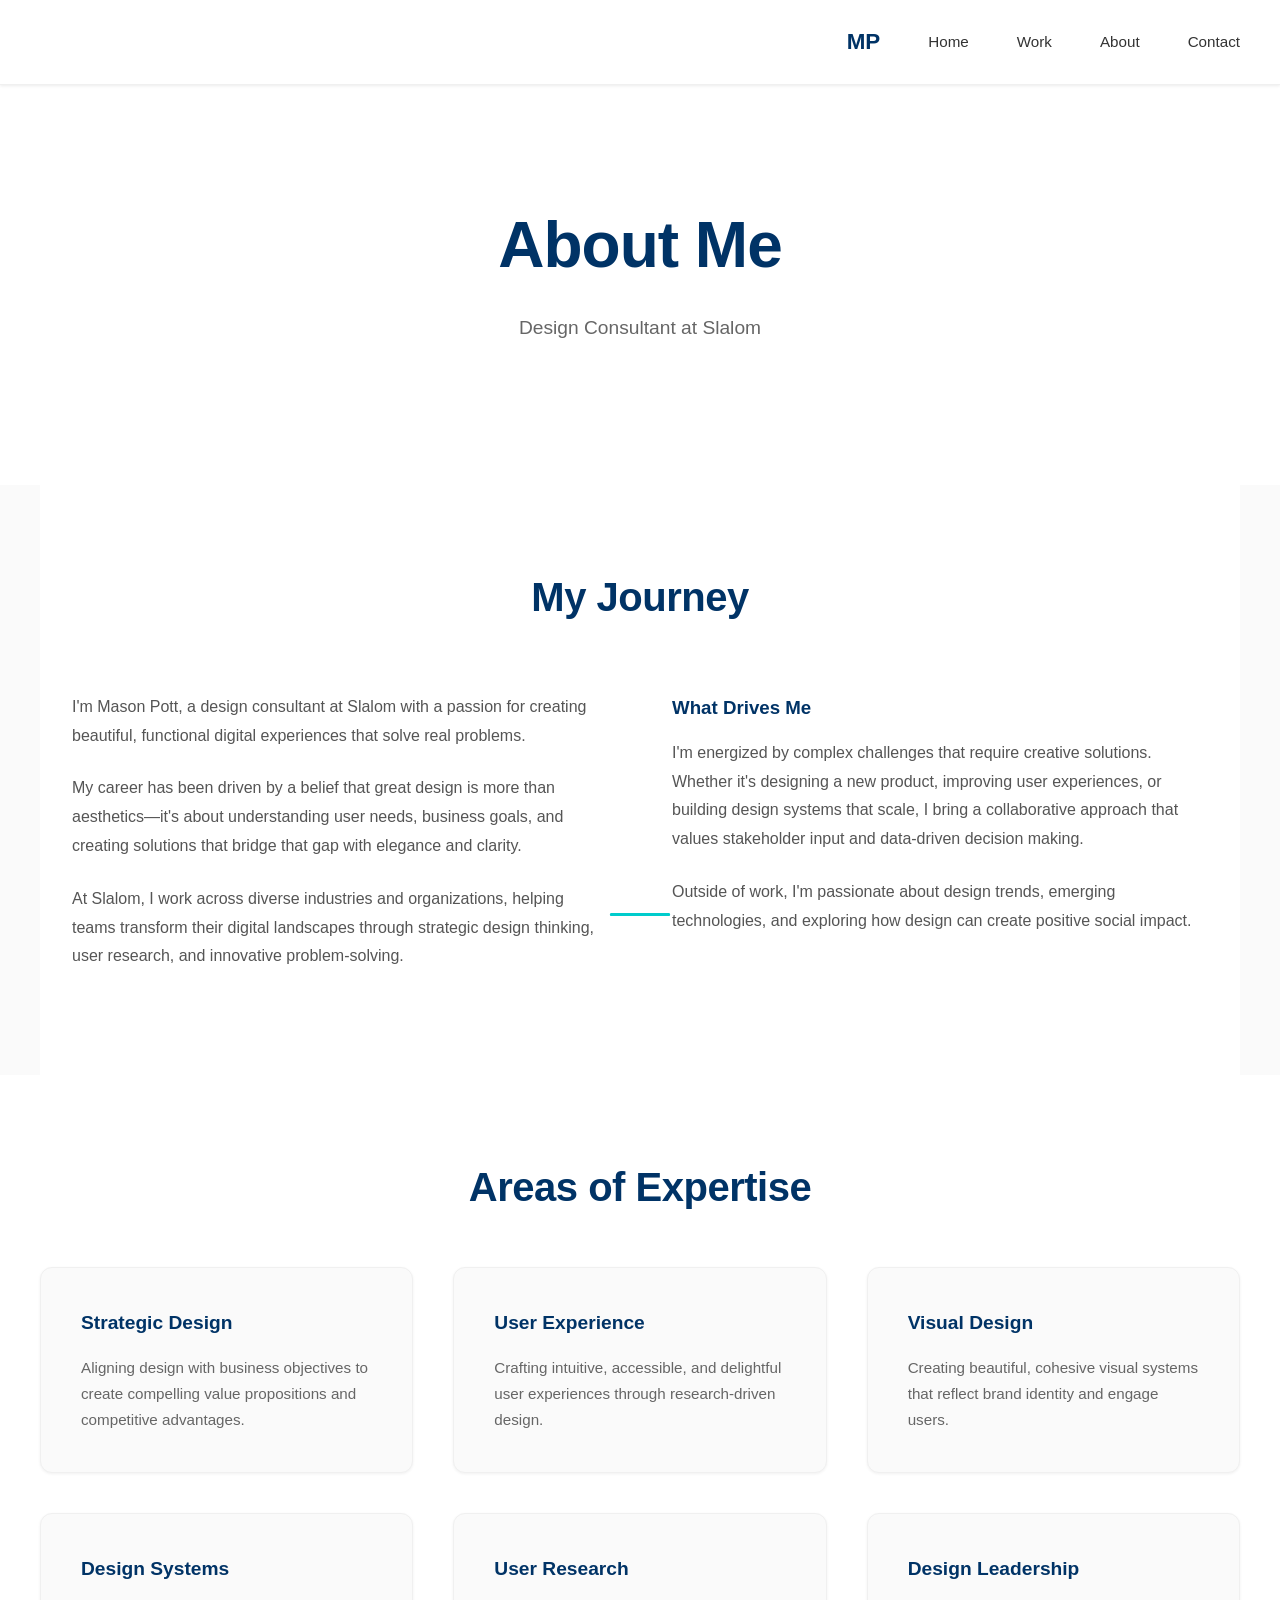
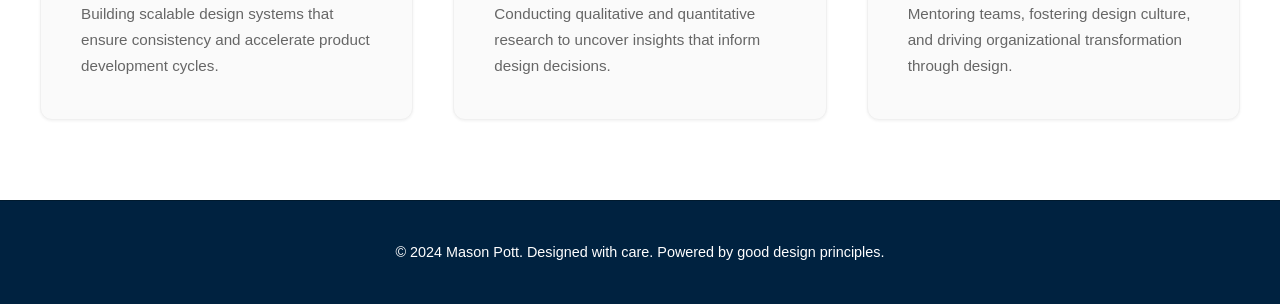
==== pages/about.html @ 9407b0eb "first commit" ====
<!DOCTYPE html>
<html lang="en">
<head>
    <meta charset="UTF-8">
    <meta name="viewport" content="width=device-width, initial-scale=1.0">
    <title>About Mason Pott | Design Consultant at Slalom</title>
    <link rel="stylesheet" href="../css/styles.css">
</head>
<body>
    <!-- Navigation -->
    <nav>
        <ul>
            <li><a href="../index.html" class="nav-brand">MP</a></li>
            <li><a href="../index.html">Home</a></li>
            <li><a href="work.html">Work</a></li>
            <li><a href="about.html">About</a></li>
            <li><a href="contact.html">Contact</a></li>
        </ul>
    </nav>

    <!-- About Hero Section -->
    <section class="hero" style="min-height: 400px; padding: 4rem 2rem;">
        <h1>About Me</h1>
        <p class="tagline">Design Consultant at Slalom</p>
    </section>

    <!-- About Content -->
    <section class="about">
        <h2 class="section-title">My Journey</h2>
        <div class="about-content">
            <div class="about-text">
                <p>
                    I'm Mason Pott, a design consultant at Slalom with a passion for creating beautiful, functional digital experiences that solve real problems.
                </p>
                <p>
                    My career has been driven by a belief that great design is more than aesthetics—it's about understanding user needs, business goals, and creating solutions that bridge that gap with elegance and clarity.
                </p>
                <p>
                    At Slalom, I work across diverse industries and organizations, helping teams transform their digital landscapes through strategic design thinking, user research, and innovative problem-solving.
                </p>
            </div>
            <div class="about-text">
                <h3 style="color: #003366; margin-bottom: 1rem;">What Drives Me</h3>
                <p>
                    I'm energized by complex challenges that require creative solutions. Whether it's designing a new product, improving user experiences, or building design systems that scale, I bring a collaborative approach that values stakeholder input and data-driven decision making.
                </p>
                <p>
                    Outside of work, I'm passionate about design trends, emerging technologies, and exploring how design can create positive social impact.
                </p>
            </div>
        </div>
    </section>

    <!-- Skills Section -->
    <section class="services">
        <div class="services-container">
            <h2 class="section-title">Areas of Expertise</h2>
            <div class="services-grid">
                <div class="service-card">
                    <h3>Strategic Design</h3>
                    <p>Aligning design with business objectives to create compelling value propositions and competitive advantages.</p>
                </div>
                <div class="service-card">
                    <h3>User Experience</h3>
                    <p>Crafting intuitive, accessible, and delightful user experiences through research-driven design.</p>
                </div>
                <div class="service-card">
                    <h3>Visual Design</h3>
                    <p>Creating beautiful, cohesive visual systems that reflect brand identity and engage users.</p>
                </div>
                <div class="service-card">
                    <h3>Design Systems</h3>
                    <p>Building scalable design systems that ensure consistency and accelerate product development cycles.</p>
                </div>
                <div class="service-card">
                    <h3>User Research</h3>
                    <p>Conducting qualitative and quantitative research to uncover insights that inform design decisions.</p>
                </div>
                <div class="service-card">
                    <h3>Design Leadership</h3>
                    <p>Mentoring teams, fostering design culture, and driving organizational transformation through design.</p>
                </div>
            </div>
        </div>
    </section>

    <!-- Footer -->
    <footer>
        <p>&copy; 2024 Mason Pott. Designed with care. Powered by good design principles.</p>
    </footer>
</body>
</html>
---- css/styles.css ----
* {
    margin: 0;
    padding: 0;
    box-sizing: border-box;
}

body {
    font-family: -apple-system, BlinkMacSystemFont, 'Segoe UI', 'Roboto', 'Oxygen', 'Ubuntu', sans-serif;
    line-height: 1.6;
    color: #333;
    background: #fafafa;
}

/* Navigation */
nav {
    background: white;
    padding: 1.5rem 2rem;
    position: sticky;
    top: 0;
    z-index: 100;
    box-shadow: 0 1px 3px rgba(0, 0, 0, 0.08);
    border-bottom: 1px solid #f0f0f0;
}

nav ul {
    max-width: 1200px;
    margin: 0 auto;
    display: flex;
    justify-content: flex-end;
    gap: 3rem;
    list-style: none;
    align-items: center;
}

nav a {
    color: #333;
    text-decoration: none;
    font-weight: 500;
    font-size: 0.95rem;
    transition: color 0.3s ease;
}

nav a:hover {
    color: #00cccc;
}

.nav-brand {
    margin-right: auto;
    font-weight: 700;
    font-size: 1.4rem;
    color: #003366;
}

/* Hero Section */
.hero {
    background: white;
    color: #003366;
    padding: 6rem 2rem;
    text-align: center;
    min-height: 500px;
    display: flex;
    flex-direction: column;
    justify-content: center;
    align-items: center;
}

.hero h1 {
    font-size: 4rem;
    margin-bottom: 1rem;
    font-weight: 700;
    letter-spacing: -1px;
}

.hero .tagline {
    font-size: 1.2rem;
    margin-bottom: 2rem;
    color: #666;
    font-weight: 400;
}

.hero .company {
    font-size: 0.95rem;
    color: #00cccc;
    display: inline-block;
    padding: 0.6rem 1.2rem;
    border: 2px solid #00cccc;
    border-radius: 50px;
    margin-bottom: 2rem;
    font-weight: 600;
    text-transform: uppercase;
    letter-spacing: 0.5px;
}

.cta-button {
    display: inline-block;
    background: #003366;
    color: white;
    padding: 1rem 2.5rem;
    border-radius: 8px;
    text-decoration: none;
    font-weight: 600;
    transition: all 0.3s ease;
    border: 2px solid #003366;
}

.cta-button:hover {
    background: white;
    color: #003366;
    transform: translateY(-2px);
    box-shadow: 0 8px 20px rgba(0, 51, 102, 0.15);
}

/* About Section */
.about {
    background: white;
    padding: 5rem 2rem;
    max-width: 1200px;
    margin: 0 auto;
}

.section-title {
    font-size: 2.5rem;
    color: #003366;
    margin-bottom: 1rem;
    text-align: center;
    font-weight: 700;
    letter-spacing: -0.5px;
}

.section-title::after {
    content: '';
    position: absolute;
    width: 60px;
    height: 3px;
    background: #00cccc;
    bottom: -1rem;
    left: 50%;
    transform: translateX(-50%);
    border-radius: 2px;
    display: block;
}

.about-content {
    display: grid;
    grid-template-columns: 1fr 1fr;
    gap: 4rem;
    align-items: start;
    margin-top: 4rem;
}

.about-text p {
    font-size: 1rem;
    color: #555;
    margin-bottom: 1.5rem;
    line-height: 1.8;
}

.about-text strong {
    color: #003366;
    font-weight: 600;
}

.skills {
    display: flex;
    flex-wrap: wrap;
    gap: 0.8rem;
    margin-top: 2rem;
}

.skill-badge {
    background: #f0f0f0;
    color: #003366;
    padding: 0.6rem 1rem;
    border-radius: 6px;
    font-size: 0.9rem;
    font-weight: 500;
    border: 1px solid #e0e0e0;
}

/* Services Section */
.services {
    background: white;
    padding: 5rem 2rem;
}

.services-container {
    max-width: 1200px;
    margin: 0 auto;
}

.services-grid {
    display: grid;
    grid-template-columns: repeat(auto-fit, minmax(300px, 1fr));
    gap: 2.5rem;
    margin-top: 3rem;
}

.service-card {
    background: #fafafa;
    padding: 2.5rem;
    border-radius: 12px;
    box-shadow: 0 1px 3px rgba(0, 0, 0, 0.06);
    transition: all 0.3s ease;
    border: 1px solid #f0f0f0;
}

.service-card:hover {
    transform: translateY(-4px);
    box-shadow: 0 8px 20px rgba(0, 51, 102, 0.1);
    border-color: #00cccc;
}

.service-card h3 {
    color: #003366;
    margin-bottom: 1rem;
    font-size: 1.2rem;
    font-weight: 600;
}

.service-card p {
    color: #666;
    line-height: 1.7;
    font-size: 0.95rem;
}

/* Contact Section */
.contact {
    background: #003366;
    color: white;
    padding: 5rem 2rem;
    text-align: center;
}

.contact-container {
    max-width: 600px;
    margin: 0 auto;
}

.contact h2 {
    font-size: 2.5rem;
    margin-bottom: 1.5rem;
    font-weight: 700;
    letter-spacing: -0.5px;
}

.contact p {
    font-size: 1.05rem;
    margin-bottom: 2rem;
    opacity: 0.9;
}

.contact-links {
    display: flex;
    justify-content: center;
    gap: 1.5rem;
    margin-top: 2rem;
    flex-wrap: wrap;
}

.contact-link {
    display: inline-block;
    background: white;
    color: #003366;
    padding: 0.8rem 1.8rem;
    border-radius: 8px;
    text-decoration: none;
    transition: all 0.3s ease;
    font-weight: 600;
    border: 2px solid white;
}

.contact-link:hover {
    background: transparent;
    color: white;
    transform: translateY(-2px);
}

/* Footer */
footer {
    background: #002240;
    color: white;
    text-align: center;
    padding: 2.5rem;
    font-size: 0.9rem;
    border-top: 1px solid #001a2e;
}

/* Responsive */
@media (max-width: 768px) {
    .hero h1 {
        font-size: 2.8rem;
    }

    .hero .tagline {
        font-size: 1rem;
    }

    .about-content {
        grid-template-columns: 1fr;
        gap: 2rem;
    }

    .section-title {
        font-size: 1.8rem;
    }

    nav ul {
        gap: 1.5rem;
    }

    .cta-button {
        padding: 0.8rem 2rem;
    }

    .hero {
        padding: 4rem 2rem;
        min-height: auto;
    }
}
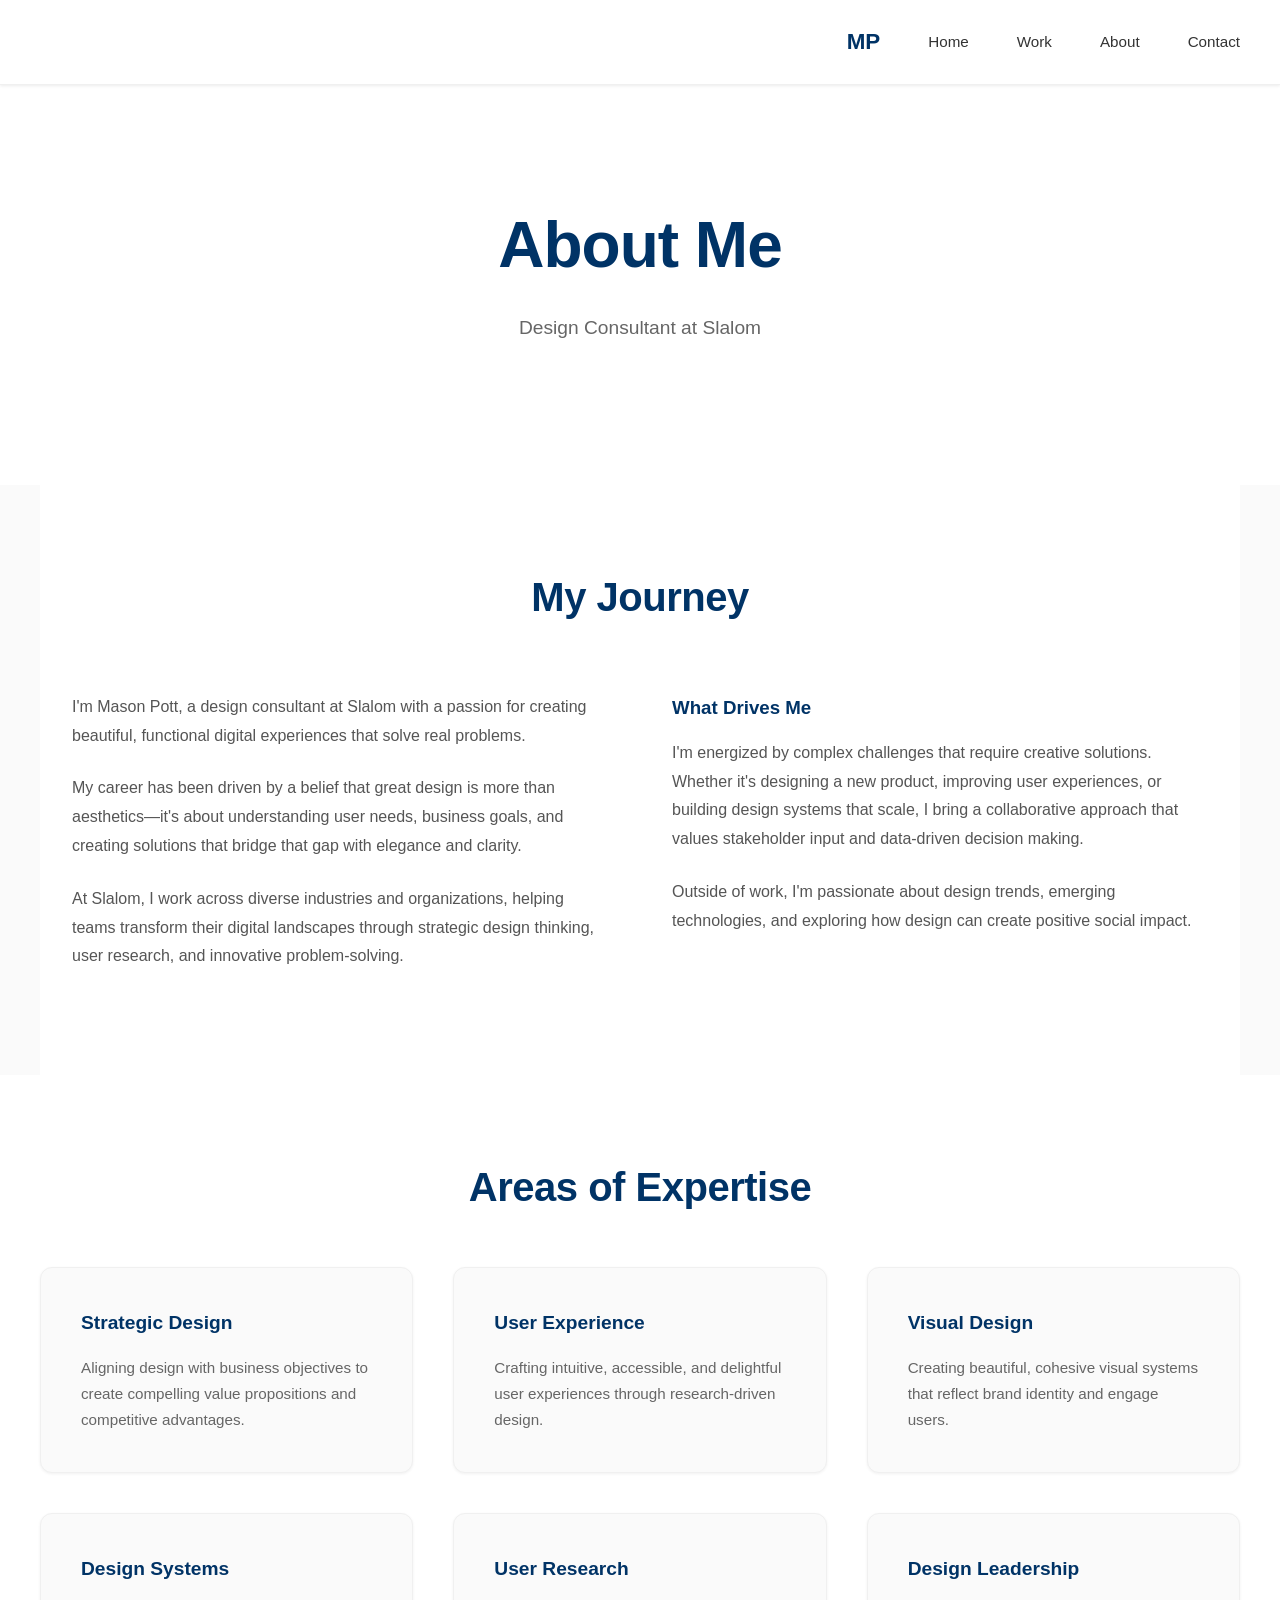
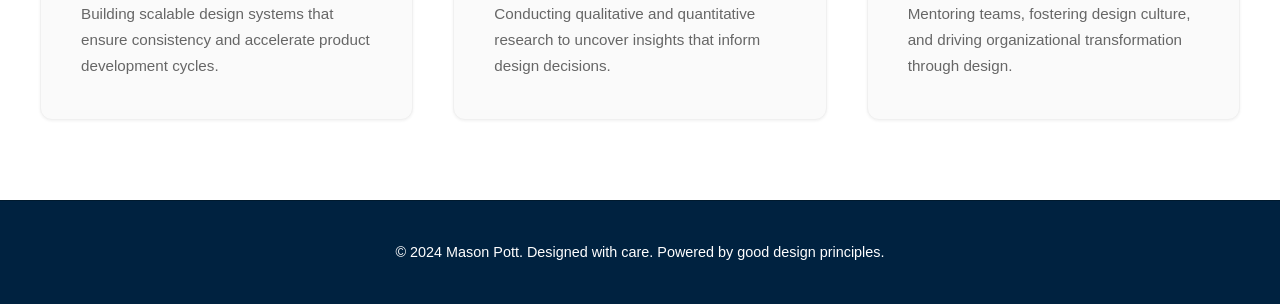
==== commit b49aae30: "refactor styles and structure for about, contact, and work pages; add weather functionality in app.j" ====
--- a/pages/about.html
+++ b/pages/about.html
@@ -19,7 +19,7 @@
     </nav>
 
     <!-- About Hero Section -->
-    <section class="hero" style="min-height: 400px; padding: 4rem 2rem;">
+    <section class="hero hero-subpage">
         <h1>About Me</h1>
         <p class="tagline">Design Consultant at Slalom</p>
     </section>
@@ -40,7 +40,7 @@
                 </p>
             </div>
             <div class="about-text">
-                <h3 style="color: #003366; margin-bottom: 1rem;">What Drives Me</h3>
+                <h3 class="section-subtitle">What Drives Me</h3>
                 <p>
                     I'm energized by complex challenges that require creative solutions. Whether it's designing a new product, improving user experiences, or building design systems that scale, I bring a collaborative approach that values stakeholder input and data-driven decision making.
                 </p>
--- a/css/styles.css
+++ b/css/styles.css
@@ -110,6 +110,16 @@
     box-shadow: 0 8px 20px rgba(0, 51, 102, 0.15);
 }
 
+.hero-subpage {
+    min-height: 400px;
+    padding: 4rem 2rem;
+}
+
+.section-subtitle {
+    color: #003366;
+    margin-bottom: 1rem;
+}
+
 /* About Section */
 .about {
     background: white;
@@ -125,19 +135,6 @@
     text-align: center;
     font-weight: 700;
     letter-spacing: -0.5px;
-}
-
-.section-title::after {
-    content: '';
-    position: absolute;
-    width: 60px;
-    height: 3px;
-    background: #00cccc;
-    bottom: -1rem;
-    left: 50%;
-    transform: translateX(-50%);
-    border-radius: 2px;
-    display: block;
 }
 
 .about-content {
@@ -183,6 +180,115 @@
     padding: 5rem 2rem;
 }
 
+/* Weather Widget */
+.weather-section {
+    background: white;
+    padding: 3rem 2rem;
+    display: flex;
+    justify-content: center;
+}
+
+.weather-card {
+    background: linear-gradient(135deg, #fafafa 0%, white 100%);
+    border: 1px solid #e8e8e8;
+    border-radius: 16px;
+    padding: 2rem;
+    max-width: 500px;
+    width: 100%;
+    box-shadow: 0 2px 8px rgba(0, 0, 0, 0.05);
+    transition: all 0.3s ease;
+}
+
+.weather-card:hover {
+    transform: translateY(-2px);
+    box-shadow: 0 8px 20px rgba(0, 51, 102, 0.08);
+}
+
+.weather-content {
+    display: flex;
+    flex-direction: column;
+    align-items: center;
+    gap: 1.5rem;
+}
+
+.weather-header {
+    text-align: center;
+    margin-bottom: 1rem;
+    color: #666;
+    font-size: 0.95rem;
+}
+
+.weather-cities {
+    display: flex;
+    flex-direction: column;
+    gap: 1rem;
+    width: 100%;
+}
+
+.weather-item {
+    display: flex;
+    align-items: center;
+    gap: 1.5rem;
+    padding: 1.2rem;
+    background: white;
+    border-radius: 10px;
+    border: 1px solid #f0f0f0;
+}
+
+.weather-emoji {
+    font-size: 3rem;
+    line-height: 1;
+    min-width: 3.5rem;
+    text-align: center;
+}
+
+.weather-info {
+    display: flex;
+    flex-direction: column;
+    gap: 0.5rem;
+    flex: 1;
+}
+
+.weather-location {
+    font-weight: 600;
+    color: #003366;
+    font-size: 1rem;
+}
+
+.weather-temps {
+    display: flex;
+    align-items: center;
+    gap: 0.6rem;
+    font-size: 1.1rem;
+    color: #666;
+}
+
+.temp-c, .temp-f {
+    font-weight: 600;
+    color: #003366;
+}
+
+.temp-divider {
+    color: #ccc;
+    font-weight: 300;
+}
+
+.weather-loading {
+    text-align: center;
+    padding: 2rem;
+    color: #666;
+    font-size: 1rem;
+}
+
+.weather-error {
+    text-align: center;
+    padding: 2rem;
+    color: #999;
+    font-size: 0.95rem;
+}
+
+/* Services Section */
+
 .services-container {
     max-width: 1200px;
     margin: 0 auto;
@@ -193,6 +299,72 @@
     grid-template-columns: repeat(auto-fit, minmax(300px, 1fr));
     gap: 2.5rem;
     margin-top: 3rem;
+}
+
+.portfolio-grid {
+    display: grid;
+    grid-template-columns: repeat(auto-fit, minmax(300px, 1fr));
+    gap: 2rem;
+    margin-top: 3rem;
+}
+
+.portfolio-item {
+    background: white;
+    border-radius: 10px;
+    overflow: hidden;
+    box-shadow: 0 4px 15px rgba(0, 0, 0, 0.08);
+    transition: all 0.3s ease;
+}
+
+.portfolio-item:hover {
+    transform: translateY(-5px);
+    box-shadow: 0 8px 25px rgba(0, 51, 102, 0.15);
+}
+
+.portfolio-item-header {
+    background: linear-gradient(135deg, #003366, #004d80);
+    color: white;
+    padding: 2rem;
+    text-align: center;
+    min-height: 200px;
+    display: flex;
+    flex-direction: column;
+    justify-content: center;
+    align-items: center;
+}
+
+.portfolio-item-header h3 {
+    font-size: 1.5rem;
+    margin-bottom: 0.5rem;
+}
+
+.portfolio-item-header p {
+    opacity: 0.9;
+}
+
+.portfolio-item-content {
+    padding: 1.5rem;
+}
+
+.portfolio-item-content p {
+    color: #666;
+    line-height: 1.6;
+    margin-bottom: 1rem;
+}
+
+.project-tags {
+    display: flex;
+    flex-wrap: wrap;
+    gap: 0.5rem;
+}
+
+.project-tag {
+    background: #f0f0f0;
+    color: #003366;
+    padding: 0.4rem 0.8rem;
+    border-radius: 20px;
+    font-size: 0.85rem;
+    font-weight: 500;
 }
 
 .service-card {
@@ -275,6 +447,122 @@
     transform: translateY(-2px);
 }
 
+.contact-page {
+    background: white;
+    padding: 4rem 2rem;
+    max-width: 1200px;
+    margin: 0 auto;
+}
+
+.contact-content {
+    display: grid;
+    grid-template-columns: 1fr 1fr;
+    gap: 3rem;
+    margin-top: 2rem;
+}
+
+.contact-info {
+    background: #f8f9fa;
+    padding: 2rem;
+    border-radius: 10px;
+    border-left: 4px solid #00cccc;
+}
+
+.contact-info h3 {
+    color: #003366;
+    margin-bottom: 1.5rem;
+    font-size: 1.3rem;
+}
+
+.info-item {
+    margin-bottom: 1.5rem;
+}
+
+.info-item strong {
+    color: #003366;
+    display: block;
+    margin-bottom: 0.5rem;
+}
+
+.info-item a {
+    color: #00cccc;
+    text-decoration: none;
+    transition: color 0.3s ease;
+}
+
+.info-item a:hover {
+    color: #003366;
+}
+
+.contact-form {
+    background: #f8f9fa;
+    padding: 2rem;
+    border-radius: 10px;
+}
+
+.contact-form h3 {
+    color: #003366;
+    margin-bottom: 1.5rem;
+    font-size: 1.3rem;
+}
+
+.form-group {
+    margin-bottom: 1.5rem;
+}
+
+.form-group label {
+    display: block;
+    color: #003366;
+    font-weight: 600;
+    margin-bottom: 0.5rem;
+}
+
+.form-group input,
+.form-group textarea {
+    width: 100%;
+    padding: 0.8rem;
+    border: 1px solid #ddd;
+    border-radius: 5px;
+    font-family: inherit;
+    font-size: 1rem;
+    transition: border-color 0.3s ease;
+}
+
+.form-group input:focus,
+.form-group textarea:focus {
+    outline: none;
+    border-color: #00cccc;
+    box-shadow: 0 0 0 3px rgba(0, 204, 204, 0.1);
+}
+
+.form-group textarea {
+    resize: vertical;
+    min-height: 120px;
+}
+
+.submit-btn {
+    background: linear-gradient(135deg, #003366, #004d80);
+    color: white;
+    padding: 1rem 2rem;
+    border: none;
+    border-radius: 50px;
+    font-weight: 600;
+    cursor: pointer;
+    transition: all 0.3s ease;
+    width: 100%;
+}
+
+.submit-btn:hover {
+    transform: translateY(-2px);
+    box-shadow: 0 4px 15px rgba(0, 51, 102, 0.3);
+}
+
+@media (max-width: 768px) {
+    .contact-content {
+        grid-template-columns: 1fr;
+    }
+}
+
 /* Footer */
 footer {
     background: #002240;
